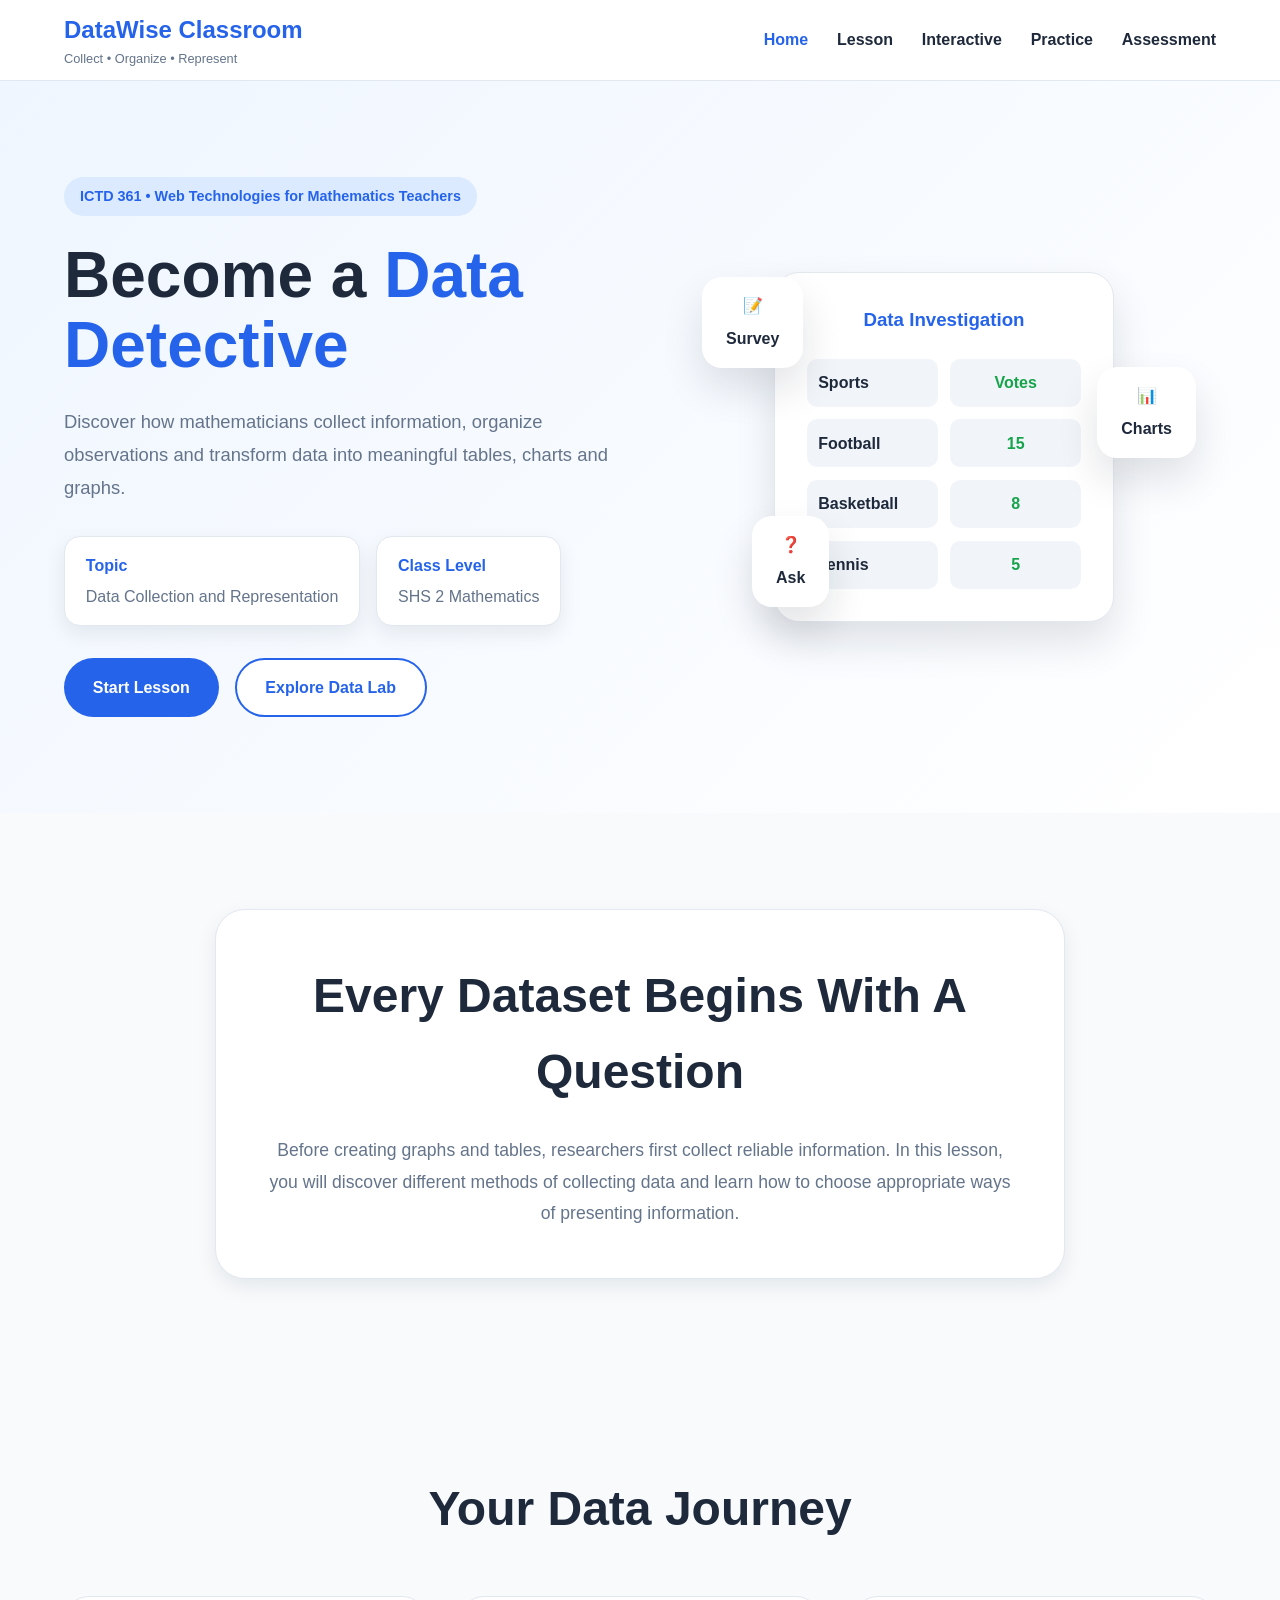
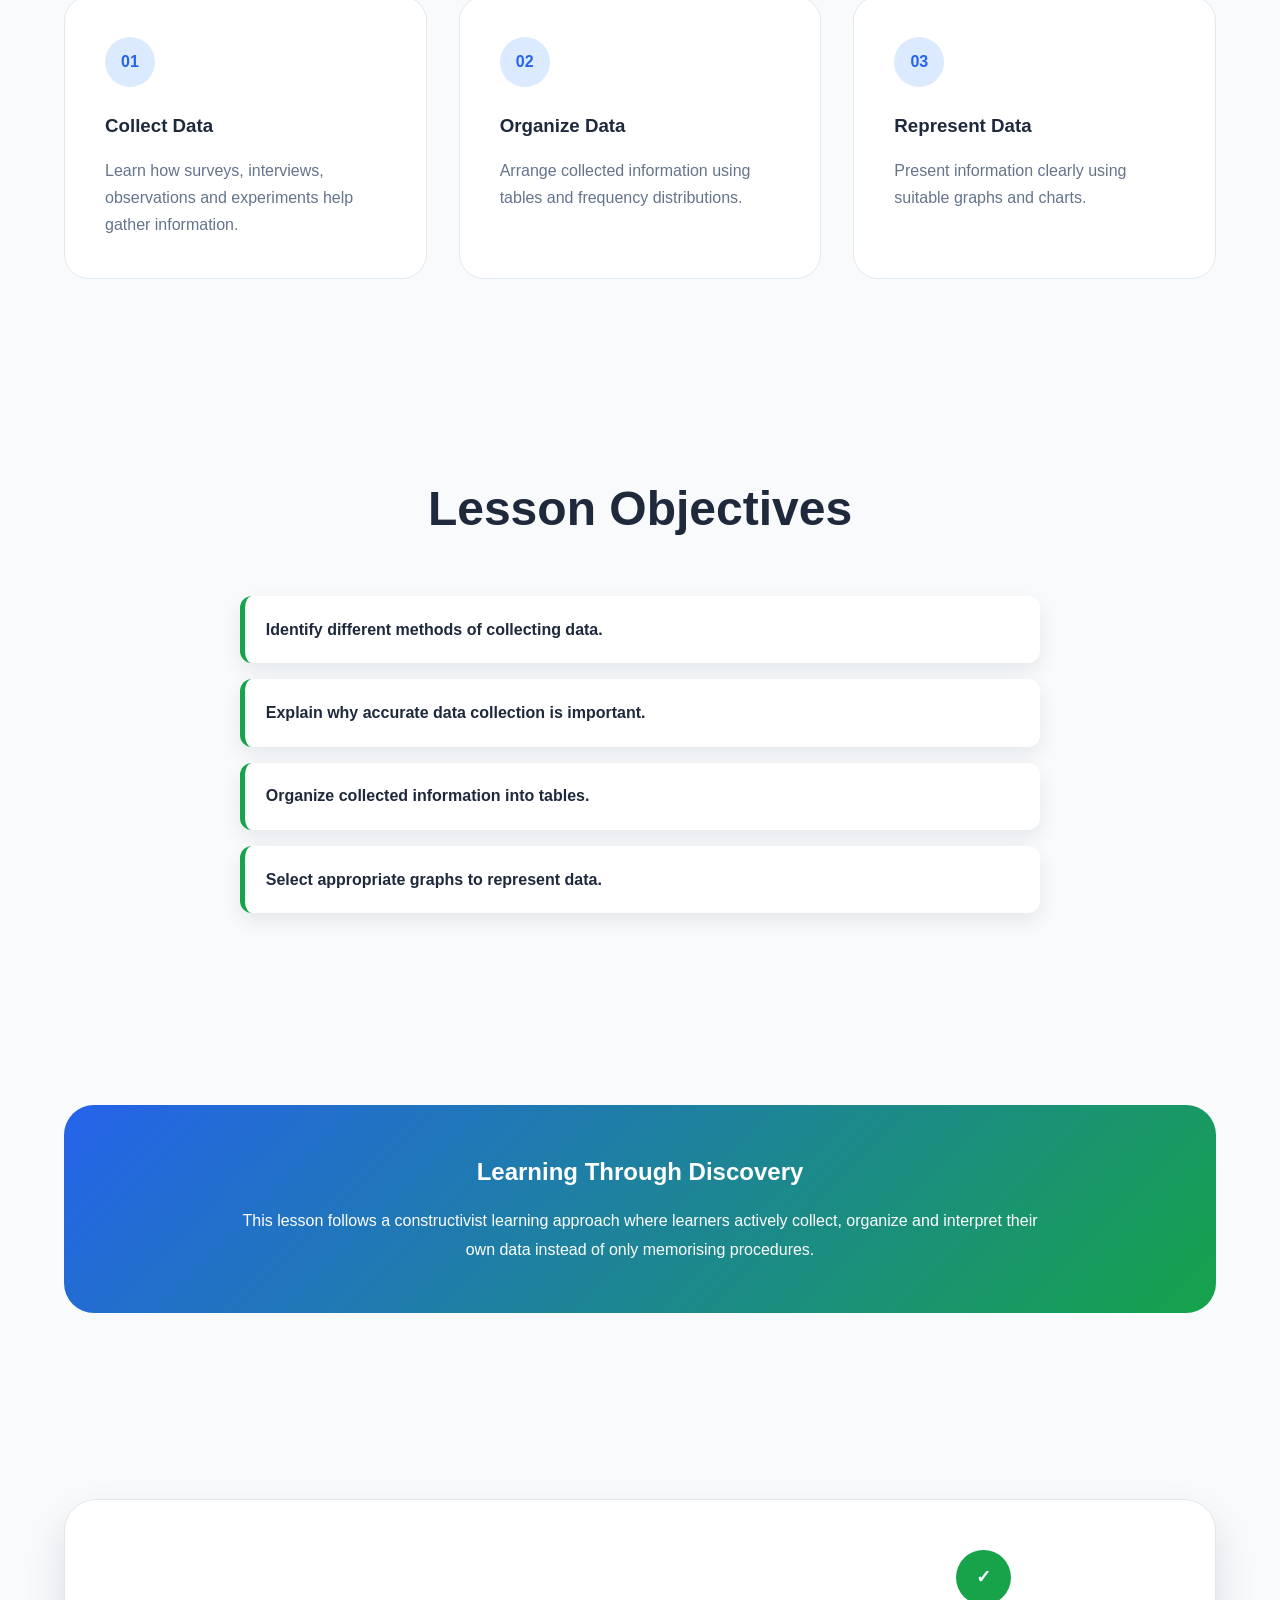
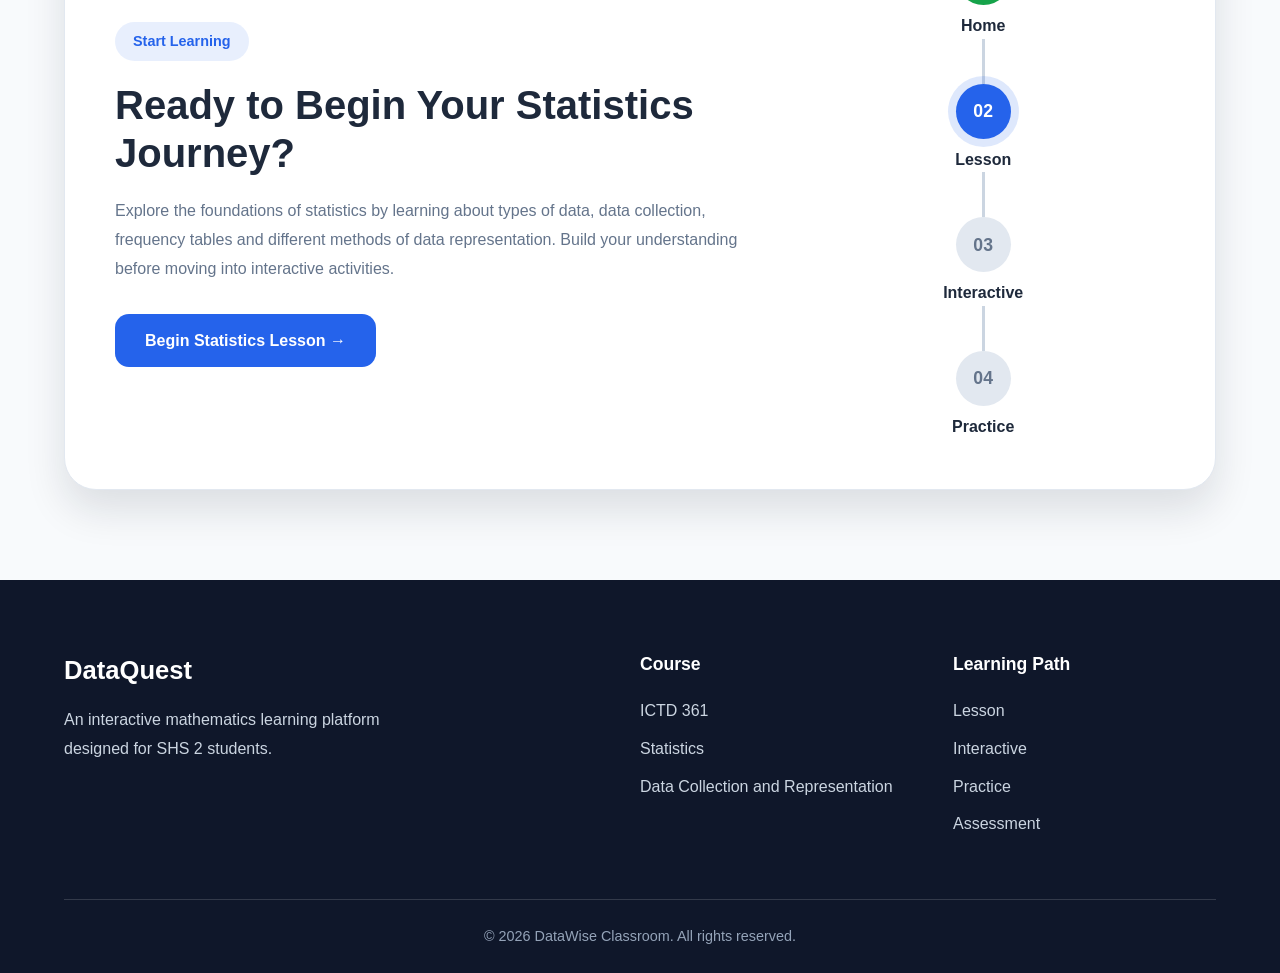
==== index.html @ 83ef8218 "initial commit" ====
<!doctype html>
<html lang="en">
  <head>
    <meta charset="UTF-8" />

    <meta name="viewport" content="width=device-width, initial-scale=1.0" />

    <meta
      name="description"
      content="DataWise Classroom helps SHS 2 students understand data collection and representation through interactive learning."
    />

    <title>DataWise Classroom | Collecting and Representing Data</title>

    <link rel="stylesheet" href="css/style.css" />

    <link rel="stylesheet" href="css/index.css" />

    <link rel="stylesheet" href="css/components/next-journey.css" />
    <link rel="stylesheet" href="css/footer.css" />
  </head>

  <body>
    <!-- =========================
         HEADER
    ========================== -->

    <header class="header">
      <div class="container">
        <nav class="navbar">
          <a href="index.html" class="logo">
            <h2>DataWise Classroom</h2>

            <span> Collect • Organize • Represent </span>
          </a>

          <button class="menu-toggle">
            <span></span>

            <span></span>

            <span></span>
          </button>

          <div class="nav-menu">
            <ul class="nav-links">
              <li>
                <a href="index.html" class="active"> Home </a>
              </li>

              <li>
                <a href="lesson.html"> Lesson </a>
              </li>

              <li>
                <a href="interactive.html"> Interactive </a>
              </li>

              <li>
                <a href="practice.html"> Practice </a>
              </li>

              <li>
                <a href="assessment.html"> Assessment </a>
              </li>
            </ul>
          </div>
        </nav>
      </div>
    </header>

    <main>
      <!-- =========================
           HERO SECTION
      ========================== -->

      <section class="hero">
        <div class="container">
          <div class="hero-wrapper">
            <div class="hero-content">
              <p class="course-label">
                ICTD 361 • Web Technologies for Mathematics Teachers
              </p>

              <h1>
                Become a
                <span> Data Detective </span>
              </h1>

              <p class="hero-text">
                Discover how mathematicians collect information, organize
                observations and transform data into meaningful tables, charts
                and graphs.
              </p>

              <div class="lesson-info">
                <div>
                  <strong> Topic </strong>

                  <p>Data Collection and Representation</p>
                </div>

                <div>
                  <strong> Class Level </strong>

                  <p>SHS 2 Mathematics</p>
                </div>
              </div>

              <div class="hero-buttons">
                <a href="lesson.html" class="btn primary-btn"> Start Lesson </a>

                <a href="interactive.html" class="btn secondary-btn">
                  Explore Data Lab
                </a>
              </div>
            </div>

            <!-- CSS ILLUSTRATION AREA -->

            <div class="data-illustration">
              <div class="board">
                <h3>Data Investigation</h3>

                <div class="mini-table">
                  <span> Sports </span>

                  <span> Votes </span>

                  <span> Football </span>

                  <span> 15 </span>

                  <span> Basketball </span>

                  <span> 8 </span>

                  <span> Tennis </span>

                  <span> 5 </span>
                </div>
              </div>

              <div class="floating-object survey-card">
                📝

                <p>Survey</p>
              </div>

              <div class="floating-object chart-card">
                📊

                <p>Charts</p>
              </div>

              <div class="floating-object question-card">
                ❓

                <p>Ask</p>
              </div>
            </div>
          </div>
        </div>
      </section>

      <!-- =========================
           INTRODUCTION
      ========================== -->

      <section class="introduction">
        <div class="container">
          <div class="intro-box">
            <h2>Every Dataset Begins With A Question</h2>

            <p>
              Before creating graphs and tables, researchers first collect
              reliable information. In this lesson, you will discover different
              methods of collecting data and learn how to choose appropriate
              ways of presenting information.
            </p>
          </div>
        </div>
      </section>

      <!-- =========================
           LEARNING OVERVIEW
      ========================== -->

      <section class="overview">
        <div class="container">
          <h2 class="section-title">Your Data Journey</h2>

          <div class="overview-grid">
            <article class="overview-card">
              <span> 01 </span>

              <h3>Collect Data</h3>

              <p>
                Learn how surveys, interviews, observations and experiments help
                gather information.
              </p>
            </article>

            <article class="overview-card">
              <span> 02 </span>

              <h3>Organize Data</h3>

              <p>
                Arrange collected information using tables and frequency
                distributions.
              </p>
            </article>

            <article class="overview-card">
              <span> 03 </span>

              <h3>Represent Data</h3>

              <p>
                Present information clearly using suitable graphs and charts.
              </p>
            </article>
          </div>
        </div>
      </section>

      <!-- =========================
           OBJECTIVES
      ========================== -->

      <section class="objectives">
        <div class="container">
          <h2 class="section-title">Lesson Objectives</h2>

          <ul class="objective-list">
            <li>Identify different methods of collecting data.</li>

            <li>Explain why accurate data collection is important.</li>

            <li>Organize collected information into tables.</li>

            <li>Select appropriate graphs to represent data.</li>
          </ul>
        </div>
      </section>

      <!-- =========================
           TEACHING APPROACH
      ========================== -->

      <section class="teaching">
        <div class="container">
          <div class="teaching-box">
            <h2>Learning Through Discovery</h2>

            <p>
              This lesson follows a constructivist learning approach where
              learners actively collect, organize and interpret their own data
              instead of only memorising procedures.
            </p>
          </div>
        </div>
      </section>

      <!-- =========================
     NEXT STEP SECTION
========================= -->

      <section class="next-section">
        <div class="container">
          <div class="next-card">
            <div class="next-content">
              <span class="next-label"> Start Learning </span>

              <h2>Ready to Begin Your Statistics Journey?</h2>

              <p>
                Explore the foundations of statistics by learning about types of
                data, data collection, frequency tables and different methods of
                data representation. Build your understanding before moving into
                interactive activities.
              </p>

              <a href="lesson.html" class="next-button">
                Begin Statistics Lesson →
              </a>
            </div>

            <div class="next-progress">
              <div class="progress-item completed">
                <span> ✓ </span>

                <p>Home</p>
              </div>

              <div class="line"></div>

              <div class="progress-item active">
                <span> 02 </span>

                <p>Lesson</p>
              </div>

              <div class="line"></div>

              <div class="progress-item">
                <span> 03 </span>

                <p>Interactive</p>
              </div>

              <div class="line"></div>

              <div class="progress-item">
                <span> 04 </span>

                <p>Practice</p>
              </div>
            </div>
          </div>
        </div>
      </section>
    </main>

    <!-- =========================
         FOOTER
    ========================== -->

    <!-- =========================
        FOOTER
========================= -->

    <footer class="footer">
      <div class="container">
        <div class="footer-content">
          <div class="footer-brand">
            <h3>DataQuest</h3>

            <p>
              An interactive mathematics learning platform designed for SHS 2
              students.
            </p>
          </div>

          <div class="footer-course">
            <h4>Course</h4>

            <ul>
              <li>ICTD 361</li>

              <li>Statistics</li>

              <li>Data Collection and Representation</li>
            </ul>
          </div>

          <div class="footer-links">
            <h4>Learning Path</h4>

            <ul>
              <li>
                <a href="lesson.html"> Lesson </a>
              </li>

              <li>
                <a href="interactive.html"> Interactive </a>
              </li>

              <li>
                <a href="practice.html"> Practice </a>
              </li>

              <li>
                <a href="assessment.html"> Assessment </a>
              </li>
            </ul>
          </div>
        </div>

        <div class="footer-bottom">
          <p>© 2026 DataWise Classroom. All rights reserved.</p>
        </div>
      </div>
    </footer>

    <script src="js/navbar.js"></script>
  </body>
</html>
---- css/style.css ----
/* =====================================================
   DATAWISE CLASSROOM
   GLOBAL STYLESHEET
===================================================== */

/* =====================================================
   CSS RESET
===================================================== */

*,
*::before,
*::after {
  margin: 0;

  padding: 0;

  box-sizing: border-box;
}

html {
  scroll-behavior: smooth;
}

body {
  font-family: "Segoe UI", Arial, sans-serif;

  background: var(--background);

  color: var(--text-color);

  line-height: 1.6;
}

/* =====================================================
   ROOT VARIABLES
===================================================== */

:root {
  /* Main classroom colours */

  --primary-color: #2563eb;

  --secondary-color: #16a34a;

  --accent-color: #f59e0b;

  /* Background */

  --background: #f8fafc;

  --surface: #ffffff;

  /* Text */

  --text-color: #1e293b;

  --muted-text: #64748b;

  /* Borders */

  --border-color: #e2e8f0;

  /* Shadows */

  --shadow-small: 0 8px 20px rgba(15, 23, 42, 0.08);

  --shadow-medium: 0 20px 40px rgba(15, 23, 42, 0.12);

  /* Radius */

  --radius-small: 12px;

  --radius-medium: 24px;

  --radius-large: 32px;
}

/* =====================================================
   GLOBAL ELEMENTS
===================================================== */

a {
  text-decoration: none;

  color: inherit;
}

ul {
  list-style: none;
}

img {
  max-width: 100%;

  display: block;
}

.container {
  width: min(90%, 1200px);

  margin-inline: auto;
}

/* =====================================================
   HEADER / NAVBAR
===================================================== */

.header {
  position: sticky;

  top: 0;

  z-index: 1000;

  background: rgba(255, 255, 255, 0.9);

  backdrop-filter: blur(10px);

  border-bottom: 1px solid var(--border-color);
}

.navbar {
  height: 80px;

  display: flex;

  align-items: center;

  justify-content: space-between;
}

.logo h2 {
  color: var(--primary-color);

  font-size: 1.5rem;
}

.logo span {
  display: block;

  font-size: 0.8rem;

  color: var(--muted-text);
}

.nav-menu {
  display: flex;

  align-items: center;

  gap: 2rem;
}

.nav-links {
  display: flex;

  gap: 1.8rem;
}

.nav-links a {
  font-weight: 600;

  color: var(--text-color);

  transition: 0.3s ease;
}

.nav-links a:hover,
.nav-links .active {
  color: var(--primary-color);
}

/* Mobile menu button */

.menu-toggle {
  display: none;

  flex-direction: column;

  gap: 5px;

  border: none;

  background: transparent;

  cursor: pointer;
}

.menu-toggle span {
  width: 25px;

  height: 3px;

  background: var(--text-color);

  border-radius: 5px;
}

/* =====================================================
   BUTTONS
===================================================== */

.btn {
  display: inline-flex;

  align-items: center;

  justify-content: center;

  padding: 0.9rem 1.8rem;

  border-radius: 50px;

  font-weight: 700;

  transition: 0.3s ease;

  cursor: pointer;
}

.primary-btn {
  background: var(--primary-color);

  color: white;
}

.primary-btn:hover {
  transform: translateY(-3px);

  box-shadow: var(--shadow-medium);
}

.secondary-btn {
  border: 2px solid var(--primary-color);

  color: var(--primary-color);

  background: white;
}

.secondary-btn:hover {
  background: var(--primary-color);

  color: white;
}

/* =====================================================
   SECTION COMMON STYLES
===================================================== */

.section-title {
  text-align: center;

  font-size: clamp(2rem, 4vw, 3rem);

  margin-bottom: 3rem;

  color: var(--text-color);
}
/* =====================================================
   RESPONSIVE NAVIGATION
===================================================== */

@media (max-width: 900px) {
  .nav-menu {
    position: absolute;

    top: 80px;

    left: 0;

    width: 100%;

    background: white;

    padding: 2rem;

    flex-direction: column;

    box-shadow: var(--shadow-medium);

    /* animation setup */

    opacity: 0;

    visibility: hidden;

    transform: translateY(-20px);

    transition:
      opacity 0.35s ease,
      transform 0.35s ease,
      visibility 0.35s ease;
  }

  .nav-menu.active {
    opacity: 1;

    visibility: visible;

    transform: translateY(0);
  }

  .nav-links {
    flex-direction: column;

    text-align: center;

    gap: 1.5rem;
  }

  .menu-toggle {
    display: flex;
  }

  /* hamburger animation */

  .menu-toggle span {
    transition:
      transform 0.3s ease,
      opacity 0.3s ease;
  }

  .menu-toggle.active span:nth-child(1) {
    transform: rotate(45deg) translate(5px, 5px);
  }

  .menu-toggle.active span:nth-child(2) {
    opacity: 0;
  }

  .menu-toggle.active span:nth-child(3) {
    transform: rotate(-45deg) translate(6px, -6px);
  }
}
---- css/index.css ----
/* =====================================================
   DATAWISE CLASSROOM
   HOMEPAGE STYLES
===================================================== */

/* =====================================================
   HERO SECTION
===================================================== */

.hero {
  padding: 6rem 0;

  overflow: hidden;

  background: linear-gradient(135deg, #eff6ff, #ffffff);
}

.hero-wrapper {
  display: grid;

  grid-template-columns: 1fr 1fr;

  align-items: center;

  gap: 4rem;
}

.hero-content {
  max-width: 620px;
}

.course-label {
  display: inline-block;

  background: #dbeafe;

  color: var(--primary-color);

  padding: 0.5rem 1rem;

  border-radius: 50px;

  font-weight: 700;

  font-size: 0.9rem;

  margin-bottom: 1.5rem;
}

.hero-content h1 {
  font-size: clamp(2.8rem, 5vw, 4.5rem);

  line-height: 1.1;

  margin-bottom: 1.5rem;
}

.hero-content h1 span {
  color: var(--primary-color);
}

.hero-text {
  color: var(--muted-text);

  font-size: 1.15rem;

  line-height: 1.8;

  margin-bottom: 2rem;
}

/* LESSON INFORMATION */

.lesson-info {
  display: flex;

  gap: 1rem;

  flex-wrap: wrap;

  margin-bottom: 2rem;
}

.lesson-info div {
  background: white;

  border: 1px solid var(--border-color);

  padding: 1rem 1.3rem;

  border-radius: 16px;

  box-shadow: var(--shadow-small);
}

.lesson-info strong {
  display: block;

  color: var(--primary-color);
}

.lesson-info p {
  margin-top: 0.3rem;

  color: var(--muted-text);
}

.hero-buttons {
  display: flex;

  gap: 1rem;

  flex-wrap: wrap;
}

/* =====================================================
   DATA INVESTIGATION ILLUSTRATION
===================================================== */

.data-illustration {
  position: relative;

  height: 480px;

  display: flex;

  justify-content: center;

  align-items: center;
}

.board {
  width: 340px;

  padding: 2rem;

  background: white;

  border-radius: 25px;

  box-shadow: var(--shadow-medium);

  border: 1px solid var(--border-color);

  animation: float 5s ease-in-out infinite;
}

.board h3 {
  text-align: center;

  margin-bottom: 1.5rem;

  color: var(--primary-color);
}

.mini-table {
  display: grid;

  grid-template-columns: 1fr 1fr;

  gap: 0.8rem;
}

.mini-table span {
  padding: 0.7rem;

  background: #f1f5f9;

  border-radius: 10px;

  font-weight: 600;
}

.mini-table span:nth-child(even) {
  text-align: center;

  color: var(--secondary-color);
}

/* FLOATING OBJECTS */

.floating-object {
  position: absolute;

  background: white;

  padding: 1rem 1.5rem;

  border-radius: 20px;

  box-shadow: var(--shadow-medium);

  text-align: center;

  animation: float 4s ease-in-out infinite;
}

.floating-object p {
  margin-top: 0.5rem;

  font-weight: 700;
}

.survey-card {
  top: 70px;

  left: 30px;
}

.chart-card {
  right: 20px;

  top: 160px;

  animation-delay: 1s;
}

.question-card {
  bottom: 80px;

  left: 80px;

  animation-delay: 2s;
}

/* =====================================================
   INTRODUCTION
===================================================== */

.introduction {
  padding: 6rem 0;
}

.intro-box {
  max-width: 850px;

  margin: auto;

  text-align: center;

  background: white;

  padding: 3rem;

  border-radius: 30px;

  border: 1px solid var(--border-color);

  box-shadow: var(--shadow-small);
}

.intro-box h2 {
  font-size: clamp(2rem, 4vw, 3rem);

  margin-bottom: 1.5rem;
}

.intro-box p {
  color: var(--muted-text);

  font-size: 1.1rem;

  line-height: 1.8;
}

/* =====================================================
   OVERVIEW CARDS
===================================================== */

.overview {
  padding: 6rem 0;

  background: #f8fafc;
}

.overview-grid {
  display: grid;

  grid-template-columns: repeat(3, 1fr);

  gap: 2rem;
}

.overview-card {
  background: white;

  padding: 2.5rem;

  border-radius: 25px;

  border: 1px solid var(--border-color);

  transition: 0.4s ease;
}

.overview-card:hover {
  transform: translateY(-10px);

  box-shadow: var(--shadow-medium);
}

.overview-card span {
  display: flex;

  width: 50px;

  height: 50px;

  align-items: center;

  justify-content: center;

  background: #dbeafe;

  color: var(--primary-color);

  border-radius: 50%;

  font-weight: 800;

  margin-bottom: 1.5rem;
}

.overview-card h3 {
  margin-bottom: 1rem;
}

.overview-card p {
  color: var(--muted-text);

  line-height: 1.7;
}

/* =====================================================
   OBJECTIVES
===================================================== */

.objectives {
  padding: 6rem 0;
}

.objective-list {
  max-width: 800px;

  margin: auto;

  display: grid;

  gap: 1rem;
}

.objective-list li {
  background: white;

  border-left: 5px solid var(--secondary-color);

  padding: 1.3rem;

  border-radius: 12px;

  box-shadow: var(--shadow-small);

  font-weight: 600;
}

/* =====================================================
   TEACHING APPROACH
===================================================== */

.teaching {
  padding: 6rem 0;
}

.teaching-box {
  background: linear-gradient(135deg, #2563eb, #16a34a);

  color: white;

  padding: 3rem;

  border-radius: 30px;

  text-align: center;
}

.teaching-box h2 {
  margin-bottom: 1rem;
}

.teaching-box p {
  max-width: 800px;

  margin: auto;

  line-height: 1.8;
}

/* =====================================================
   ANIMATIONS
===================================================== */

@keyframes float {
  0%,
  100% {
    transform: translateY(0);
  }

  50% {
    transform: translateY(-15px);
  }
}

/* =====================================================
   RESPONSIVENESS
===================================================== */

@media (max-width: 1000px) {
  .hero-wrapper {
    grid-template-columns: 1fr;

    text-align: center;
  }

  .hero-content {
    margin: auto;
  }

  .lesson-info {
    justify-content: center;
  }

  .hero-buttons {
    justify-content: center;
  }

  .data-illustration {
    margin-top: 3rem;
  }

  .overview-grid {
    grid-template-columns: 1fr;
  }
}

@media (max-width: 600px) {
  .hero {
    padding: 4rem 0;
  }

  .hero-content h1 {
    font-size: 2.5rem;
  }

  .data-illustration {
    height: 390px;
  }

  .board {
    width: 280px;

    padding: 1.5rem;
  }

  .survey-card {
    left: 0;
  }

  .chart-card {
    right: 0;
  }

  .question-card {
    left: 20px;

    bottom: 40px;
  }

  .intro-box {
    padding: 2rem 1.5rem;
  }

  .lesson-info {
    flex-direction: column;
  }
}
---- css/components/next-journey.css ----
/* =====================================================
    DATAQUEST LEARNING JOURNEY COMPONENT
===================================================== */

/* =====================================================
   MAIN SECTION
===================================================== */

.next-section {
  padding: 90px 0;
}

.next-card {
  display: grid;

  grid-template-columns: 1.4fr 0.8fr;

  gap: 50px;

  align-items: center;

  background: white;

  border: 1px solid var(--border-color);

  border-radius: 32px;

  padding: 50px;

  box-shadow: var(--shadow-medium);
}

/* =====================================================
   CONTENT SIDE
===================================================== */

.next-label {
  display: inline-flex;

  padding: 8px 18px;

  border-radius: 999px;

  background: rgba(37, 99, 235, 0.1);

  color: var(--primary-color);

  font-size: 0.9rem;

  font-weight: 700;

  margin-bottom: 20px;
}

.next-content h2 {
  font-size: clamp(1.8rem, 4vw, 2.5rem);

  line-height: 1.2;

  margin-bottom: 20px;
}

.next-content p {
  color: var(--muted-text);

  line-height: 1.8;

  margin-bottom: 30px;
}

/* =====================================================
   ACHIEVEMENTS
===================================================== */

.achievement-list {
  display: grid;

  grid-template-columns: repeat(2, 1fr);

  gap: 15px;

  margin-bottom: 35px;
}

.achievement-item {
  display: flex;

  align-items: center;

  gap: 12px;

  padding: 14px;

  border-radius: 14px;

  background: #f8fafc;

  border: 1px solid var(--border-color);
}

.achievement-item span {
  width: 28px;

  height: 28px;

  display: flex;

  align-items: center;

  justify-content: center;

  border-radius: 50%;

  background: #dcfce7;

  color: #16a34a;

  font-weight: 700;
}

.achievement-item p {
  margin: 0;

  color: var(--text-color);

  font-size: 0.95rem;
}

/* =====================================================
   BUTTON
===================================================== */

.next-button {
  display: inline-flex;

  align-items: center;

  justify-content: center;

  padding: 14px 30px;

  border-radius: 14px;

  background: var(--primary-color);

  color: white;

  font-weight: 700;

  transition: 0.3s ease;
}

.next-button:hover {
  transform: translateY(-4px);

  box-shadow: 0 15px 30px rgba(37, 99, 235, 0.25);
}

/* =====================================================
   LEARNING PROGRESS
===================================================== */

.next-progress {
  display: flex;

  flex-direction: column;

  align-items: center;

  justify-content: center;
}

.progress-item {
  display: flex;

  flex-direction: column;

  align-items: center;

  gap: 8px;
}

.progress-item span {
  width: 55px;

  height: 55px;

  display: flex;

  align-items: center;

  justify-content: center;

  border-radius: 50%;

  background: #e2e8f0;

  color: #64748b;

  font-weight: 700;

  font-size: 1.1rem;
}

.progress-item.completed span {
  background: #16a34a;

  color: white;
}

.progress-item.active span {
  background: var(--primary-color);

  color: white;

  box-shadow: 0 0 0 8px rgba(37, 99, 235, 0.15);
}

.progress-item p {
  font-weight: 600;

  color: var(--text-color);

  margin: 0;
}

.line {
  width: 3px;

  height: 45px;

  background: #cbd5e1;
}

/* =====================================================
   TABLET
===================================================== */

@media (max-width: 900px) {
  .next-card {
    grid-template-columns: 1fr;

    padding: 35px;
  }

  .next-progress {
    flex-direction: row;
  }

  .line {
    width: 40px;

    height: 3px;
  }
}

/* =====================================================
   MOBILE
===================================================== */

@media (max-width: 600px) {
  .next-section {
    padding: 60px 0;
  }

  .next-card {
    padding: 25px;

    border-radius: 22px;
  }

  .achievement-list {
    grid-template-columns: 1fr;
  }

  .next-button {
    width: 100%;
  }

  .next-progress {
    flex-direction: column;
  }

  .line {
    width: 3px;

    height: 35px;
  }

  .progress-item span {
    width: 48px;

    height: 48px;
  }
}
---- css/footer.css ----
/* =====================================================
   DATAWISE FOOTER
===================================================== */

.footer {
  background: #0f172a;

  color: white;

  padding: 70px 0 25px;
}

/* =========================================
   FOOTER GRID
========================================= */

.footer-content {
  display: grid;

  grid-template-columns: 2fr 1fr 1fr;

  gap: 50px;
}

/* =========================================
   BRAND
========================================= */

.footer-brand h3 {
  font-size: 1.6rem;

  margin-bottom: 15px;

  color: white;
}

.footer-brand p {
  color: #cbd5e1;

  line-height: 1.8;

  max-width: 350px;
}

/* =========================================
   HEADINGS
========================================= */

.footer h4 {
  margin-bottom: 20px;

  font-size: 1.1rem;

  color: white;
}

/* =========================================
   LISTS
========================================= */

.footer ul {
  list-style: none;

  padding: 0;
}

.footer li {
  margin-bottom: 12px;

  color: #cbd5e1;
}

.footer a {
  color: #cbd5e1;

  text-decoration: none;

  transition: 0.3s ease;
}

.footer a:hover {
  color: white;

  padding-left: 5px;
}

/* =========================================
   FOOTER BOTTOM
========================================= */

.footer-bottom {
  margin-top: 50px;

  padding-top: 25px;

  border-top: 1px solid rgba(255, 255, 255, 0.15);

  text-align: center;
}

.footer-bottom p {
  color: #94a3b8;

  font-size: 0.9rem;
}

/* =========================================
   RESPONSIVE TABLET
========================================= */

@media (max-width: 900px) {
  .footer-content {
    grid-template-columns: repeat(2, 1fr);
  }

  .footer-brand {
    grid-column: 1/-1;
  }
}

/* =========================================
   RESPONSIVE MOBILE
========================================= */

@media (max-width: 600px) {
  .footer {
    padding: 50px 0 20px;
  }

  .footer-content {
    grid-template-columns: 1fr;

    gap: 35px;
  }

  .footer-brand {
    grid-column: auto;
  }

  .footer-bottom {
    margin-top: 35px;
  }
}
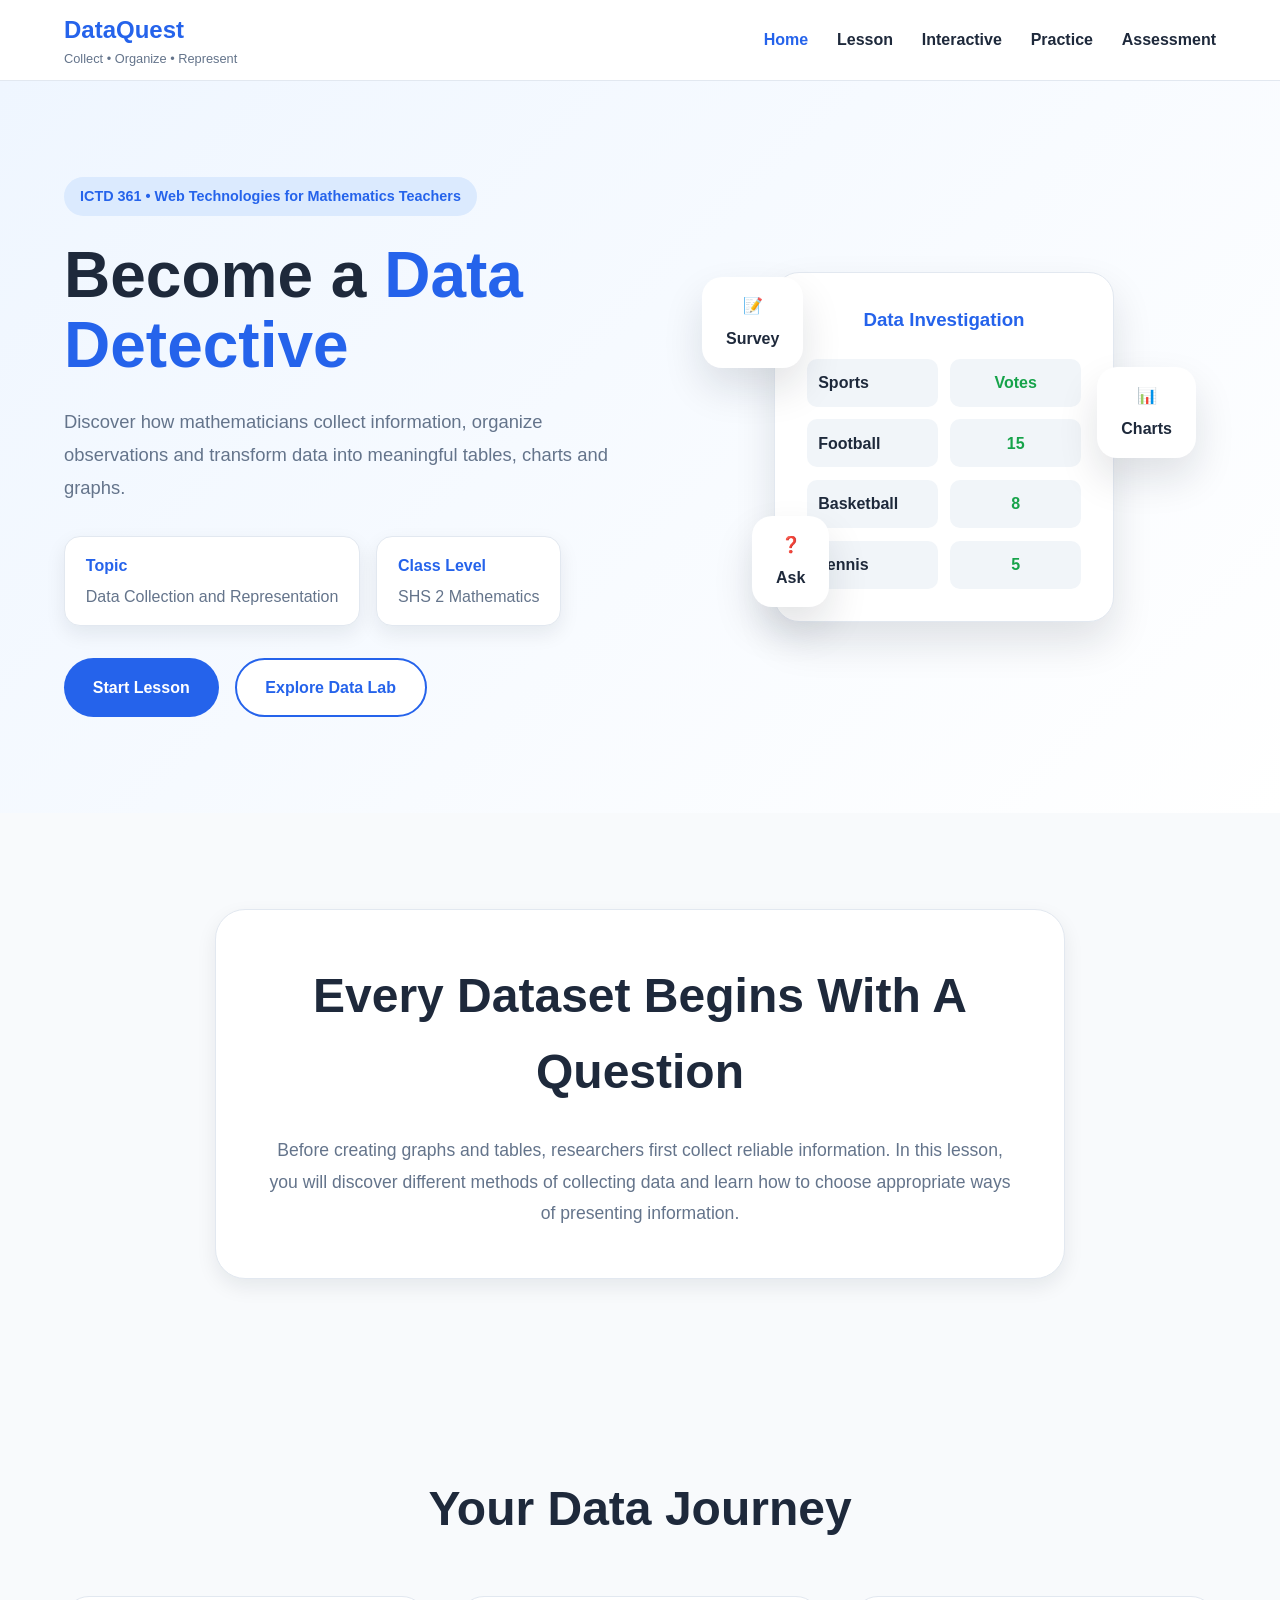
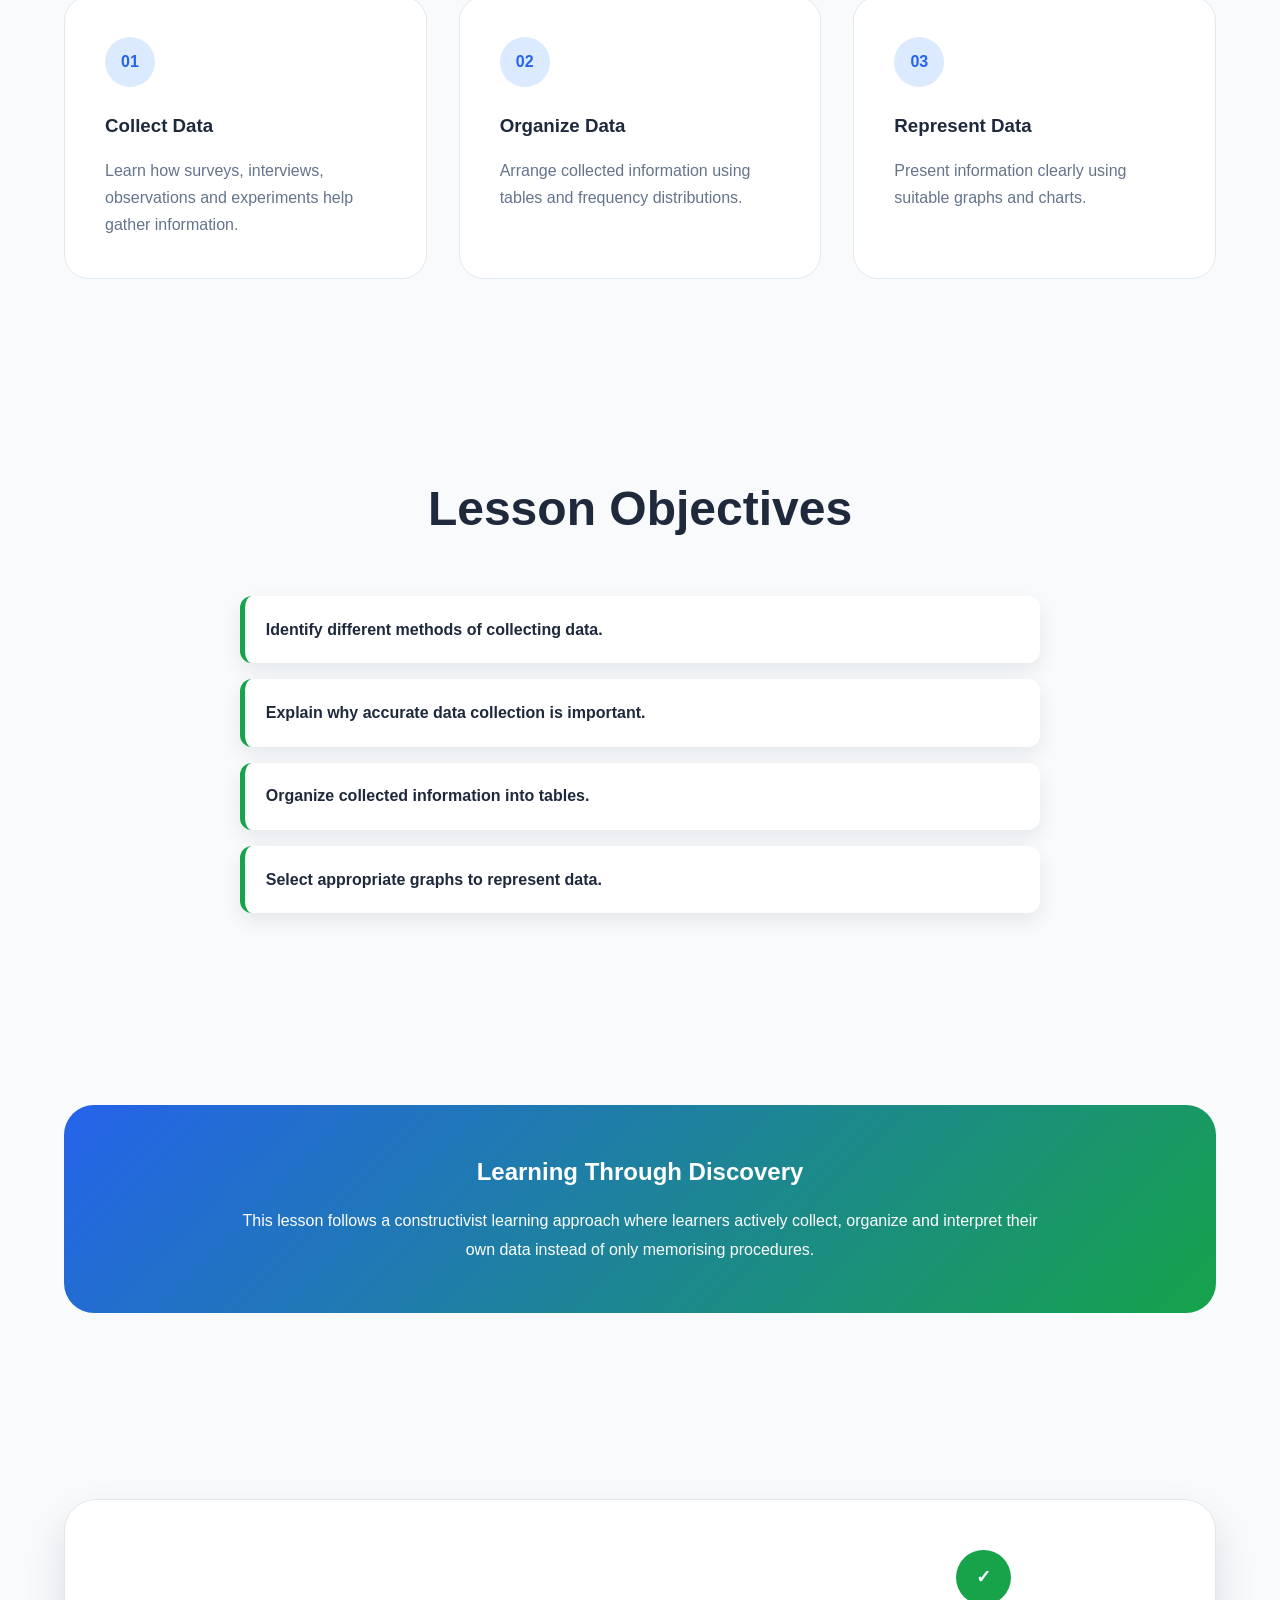
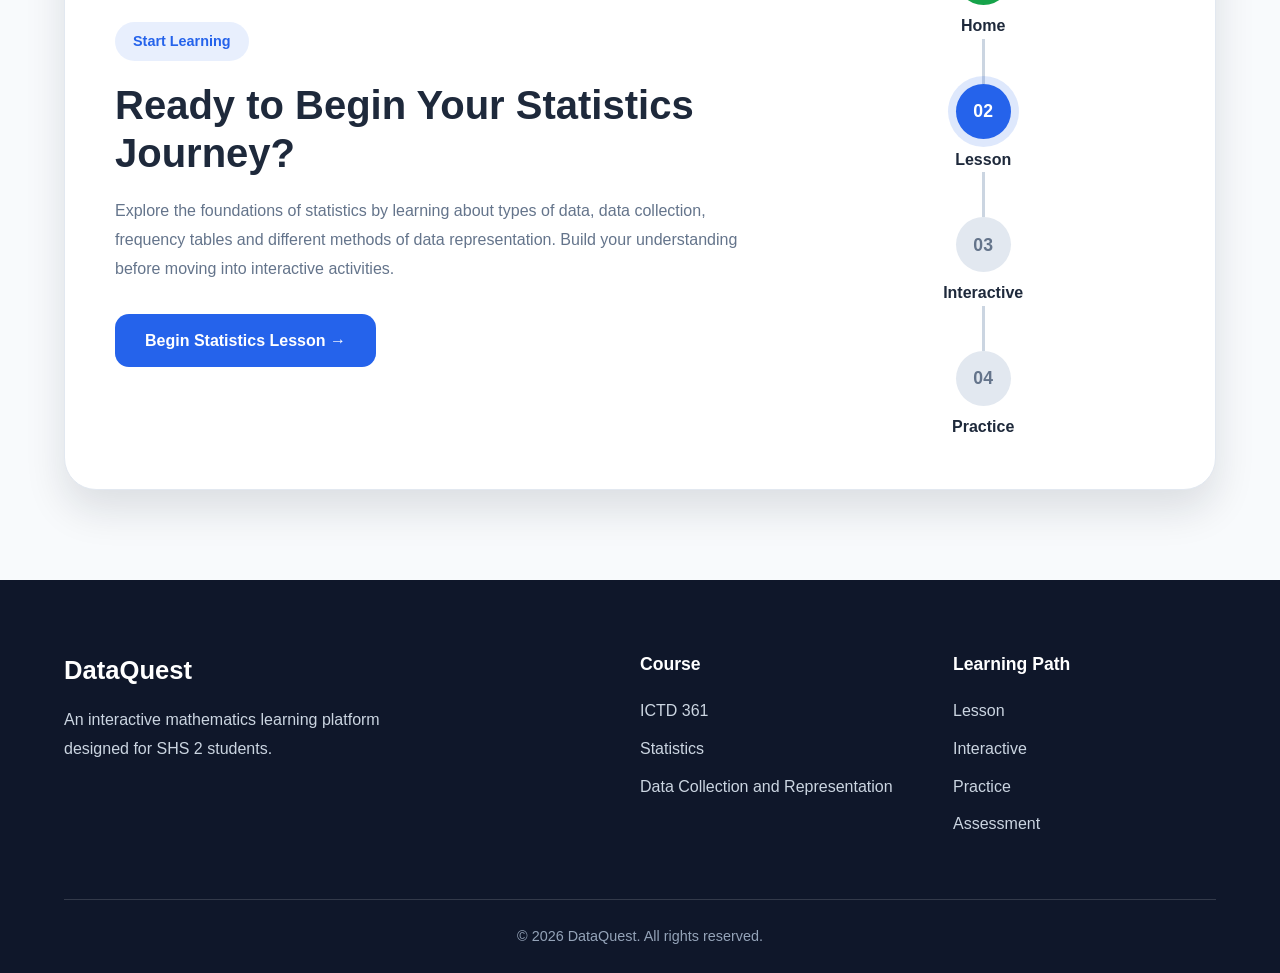
==== commit 99a3c387: "Fix HTML structure and update footer branding" ====
--- a/index.html
+++ b/index.html
@@ -29,7 +29,7 @@
       <div class="container">
         <nav class="navbar">
           <a href="index.html" class="logo">
-            <h2>DataWise Classroom</h2>
+            <h2>DataQuest</h2>
 
             <span> Collect • Organize • Represent </span>
           </a>
@@ -380,7 +380,7 @@
         </div>
 
         <div class="footer-bottom">
-          <p>© 2026 DataWise Classroom. All rights reserved.</p>
+          <p>© 2026 DataQuest. All rights reserved.</p>
         </div>
       </div>
     </footer>
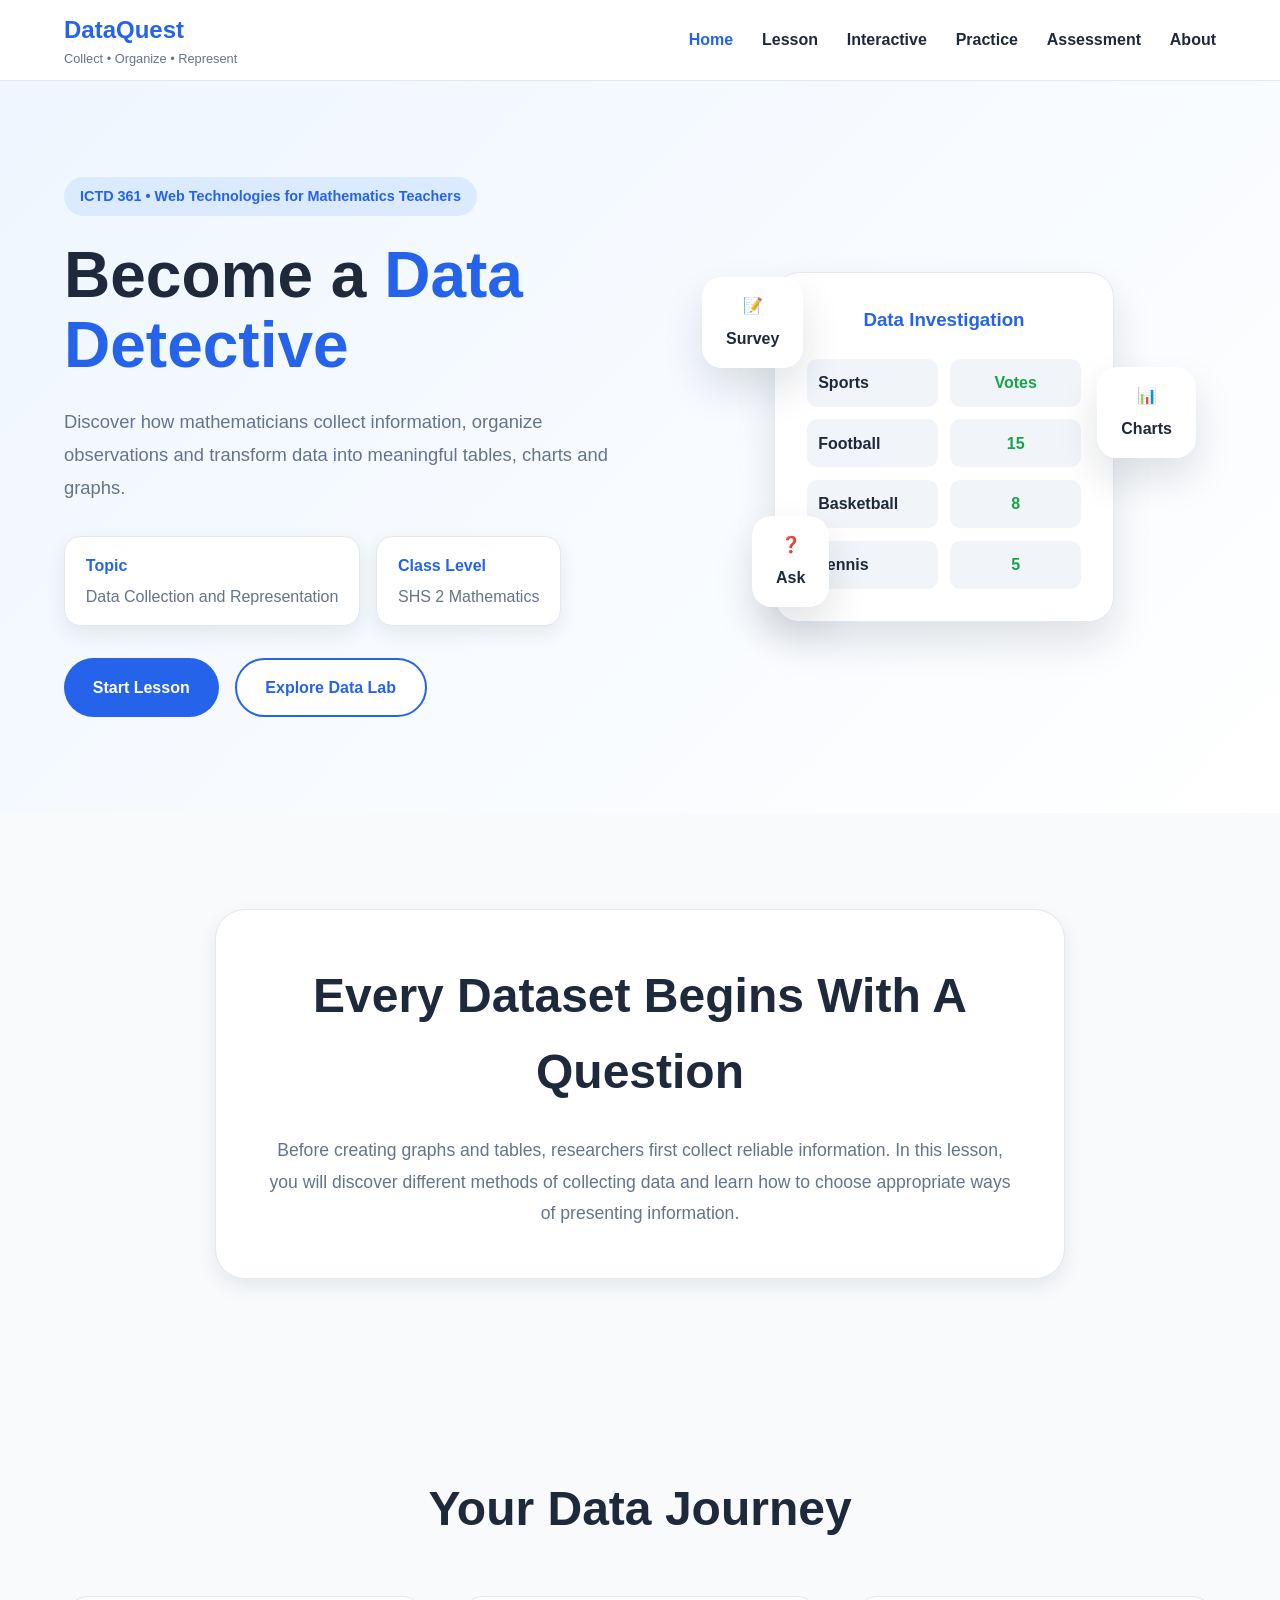
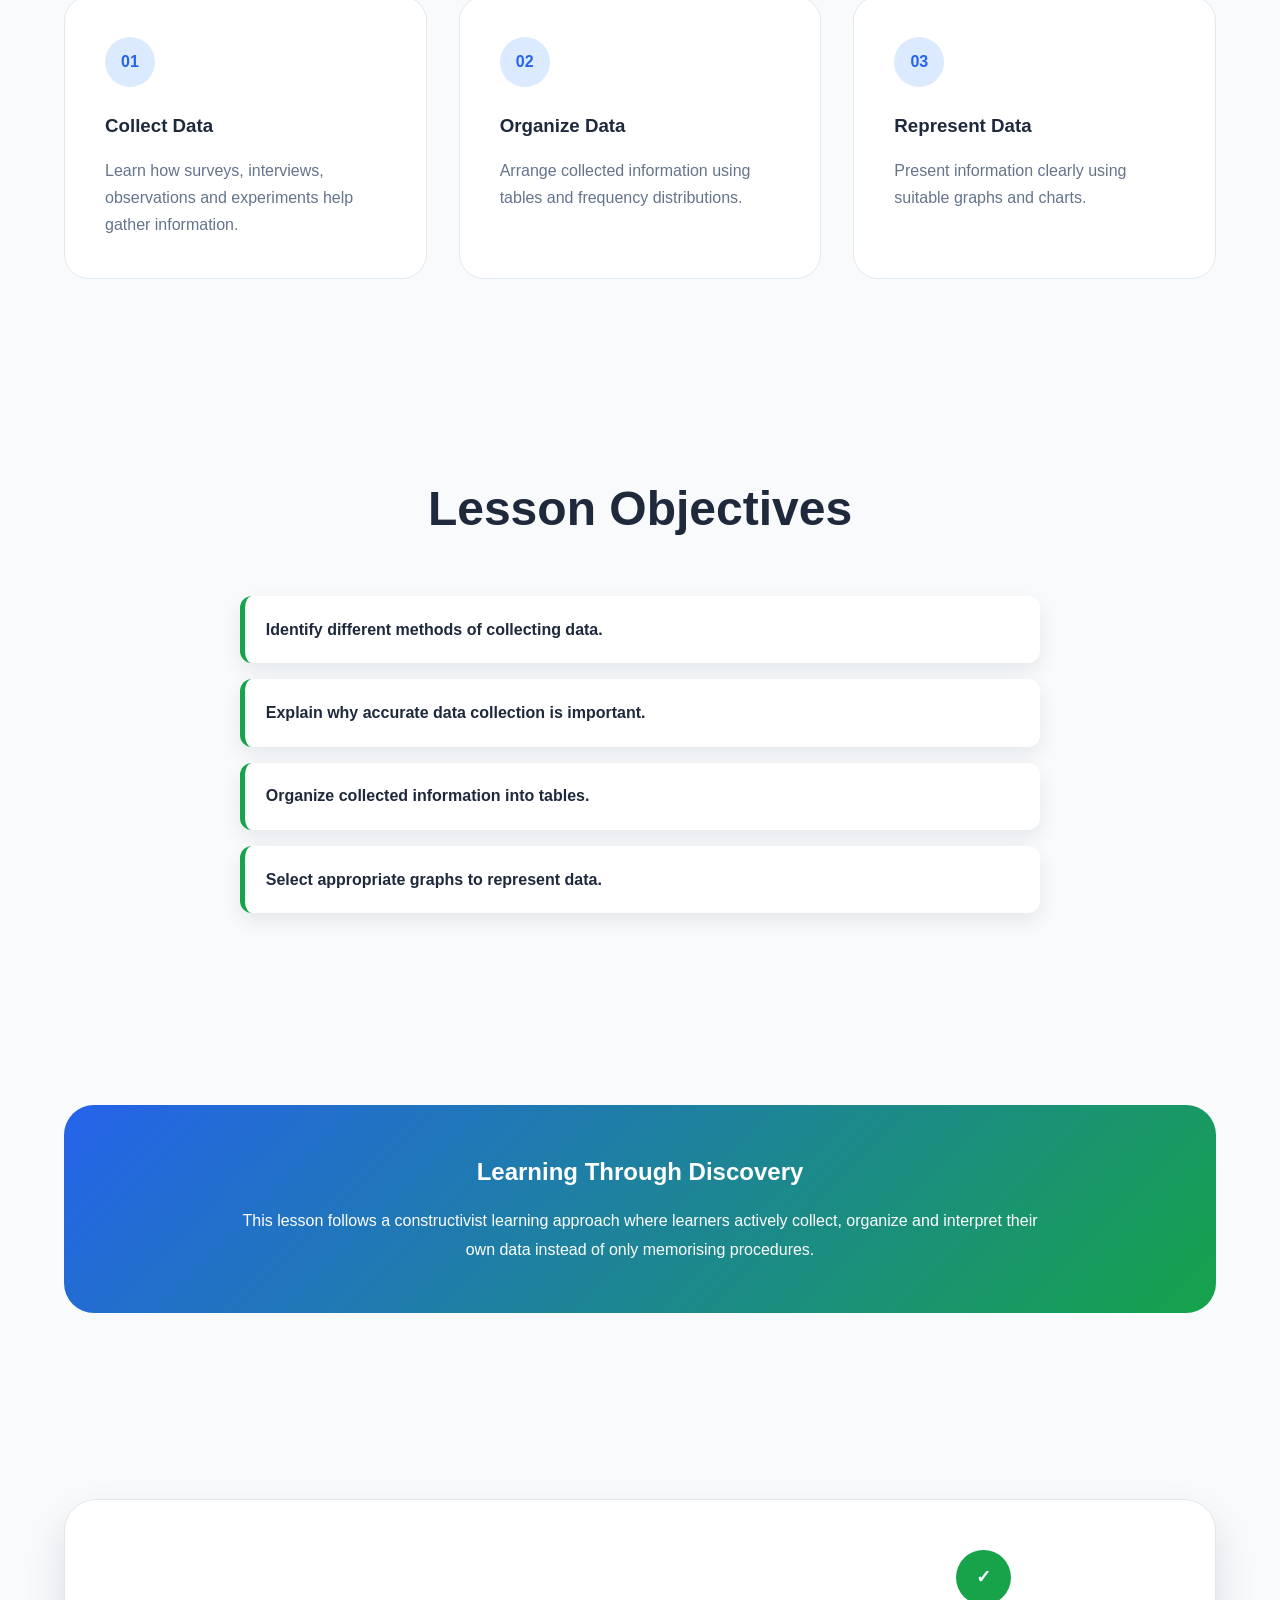
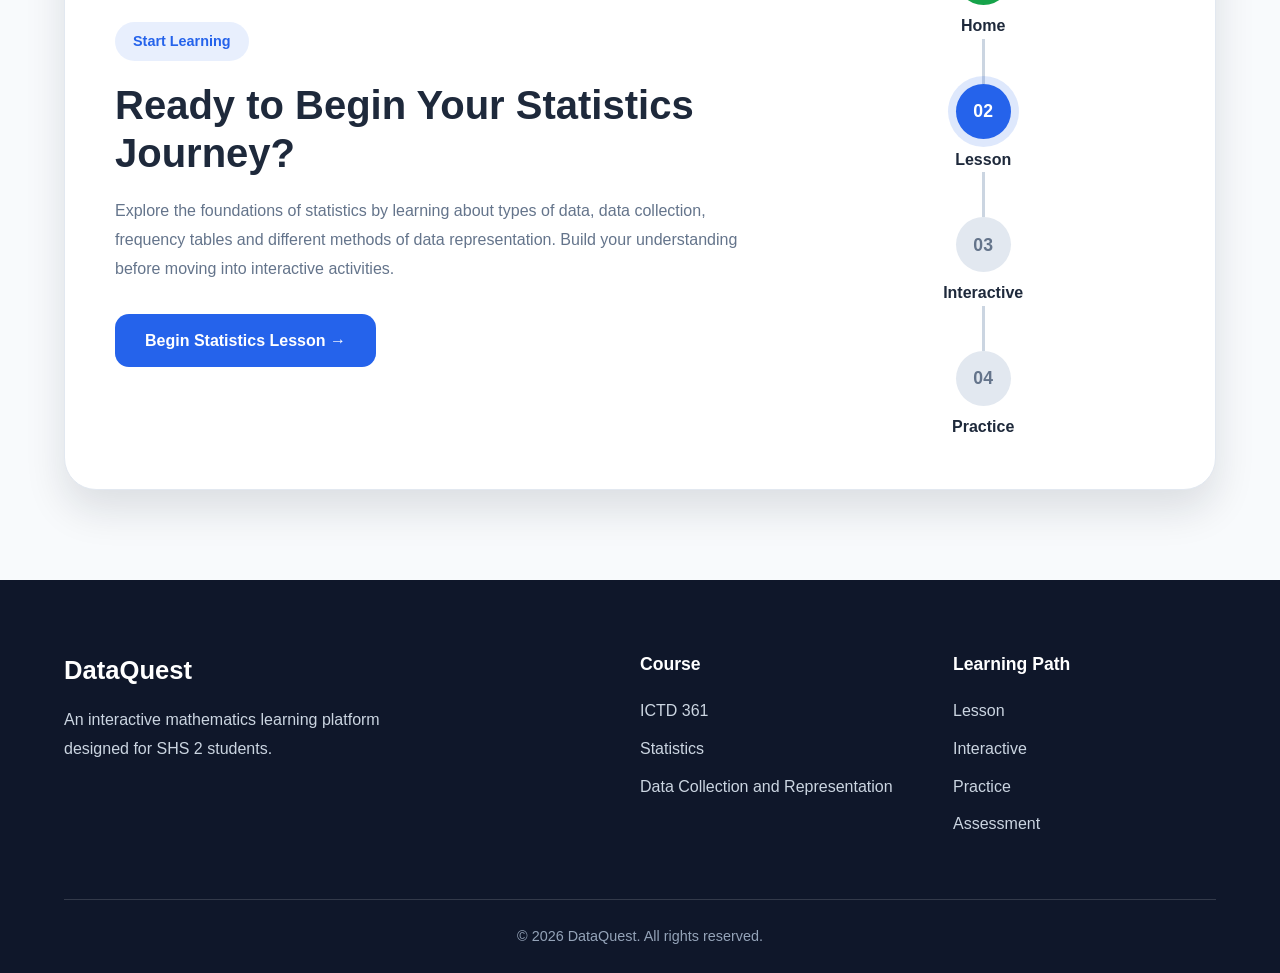
==== commit 0c4d4f5d: "Add 'About' link to navigation Added an 'About' link to the navigation menu." ====
--- a/index.html
+++ b/index.html
@@ -10,7 +10,7 @@
       content="DataWise Classroom helps SHS 2 students understand data collection and representation through interactive learning."
     />
 
-    <title>DataWise Classroom | Collecting and Representing Data</title>
+    <title>DataQuest | Collecting and Representing Data</title>
 
     <link rel="stylesheet" href="css/style.css" />
 
@@ -62,6 +62,9 @@
 
               <li>
                 <a href="assessment.html"> Assessment </a>
+              </li>
+              <li>
+                <a href="about.html"> About </a>
               </li>
             </ul>
           </div>
